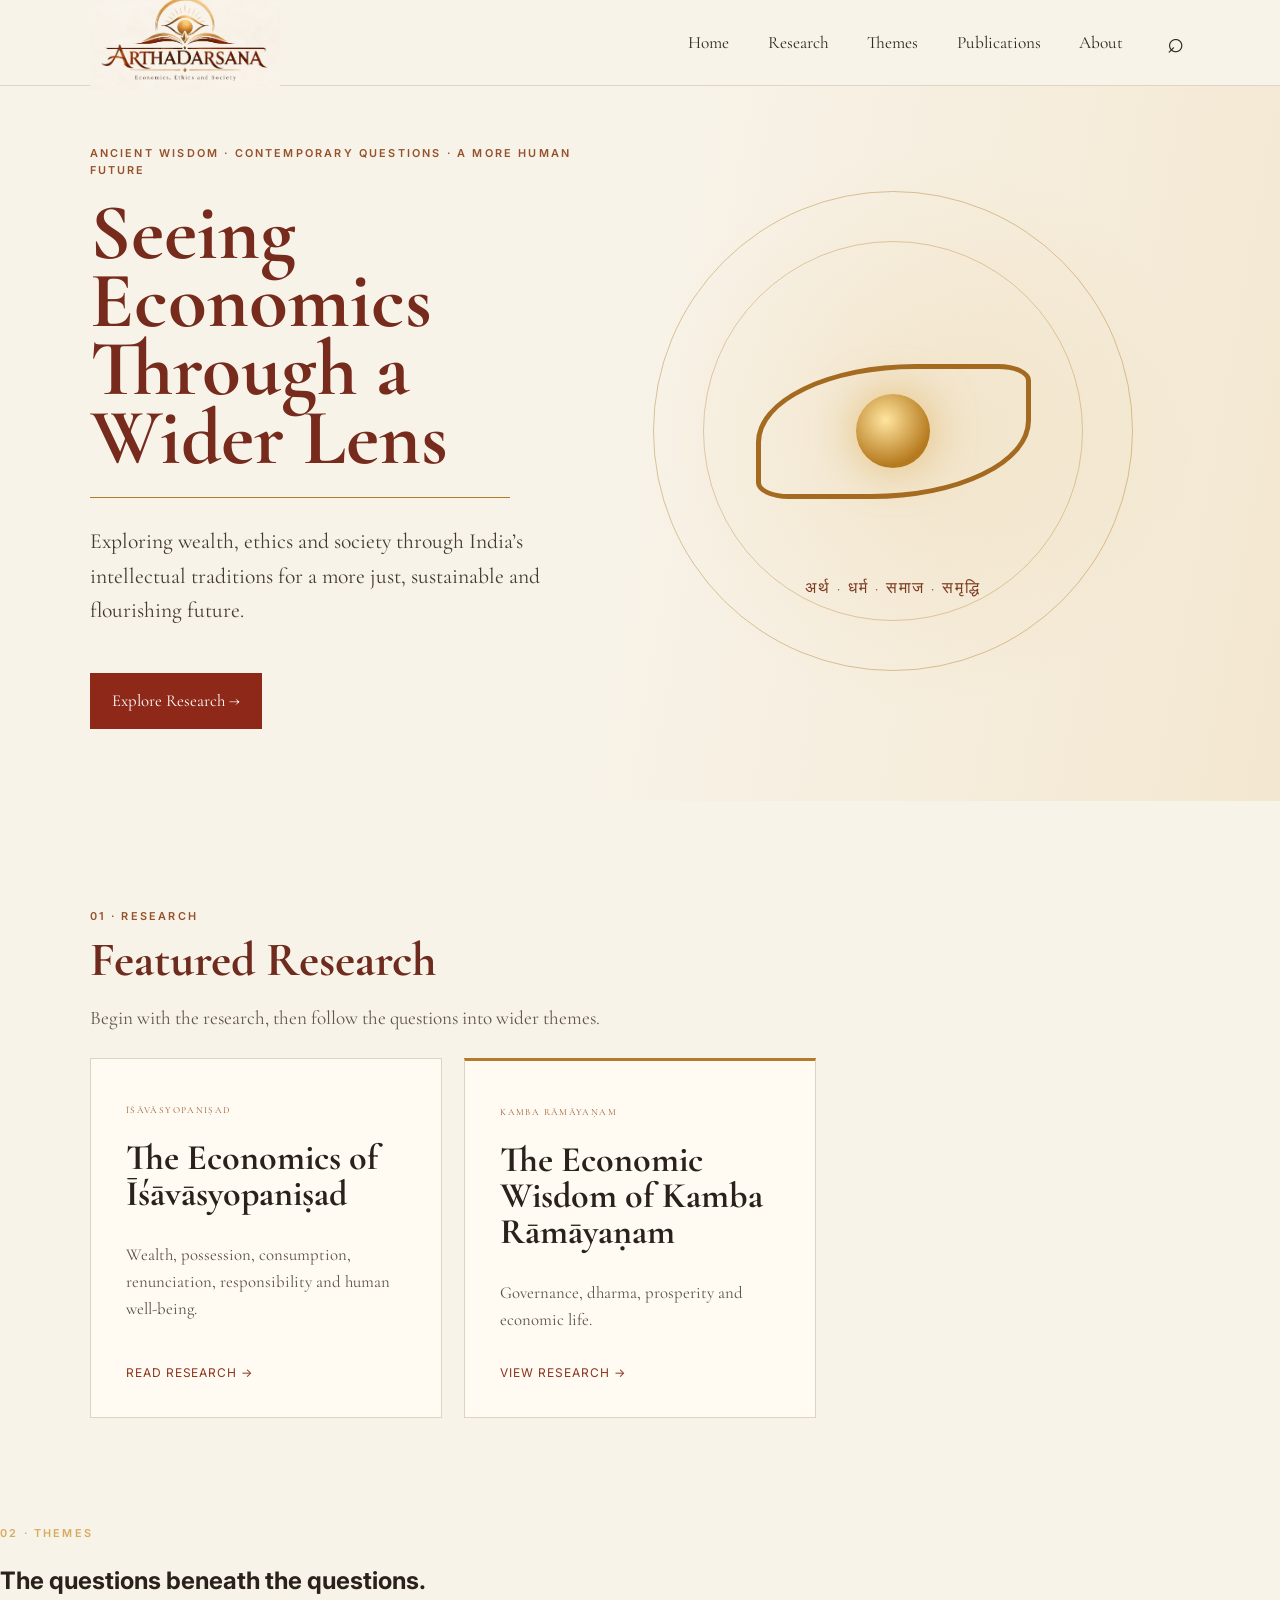
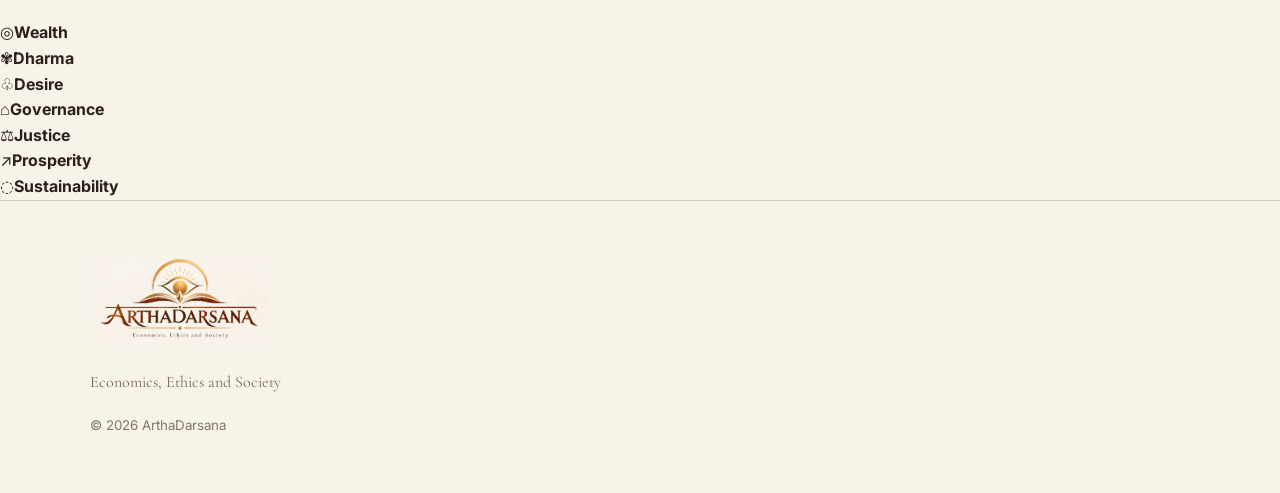
==== index.html @ 2ab18b34 "Add files via upload Add ArthaDarsana website" ====
<!doctype html><html lang="en"><head><meta charset="utf-8"><meta name="viewport" content="width=device-width,initial-scale=1"><meta name="description" content="Home | ArthaDarsana"><title>Home | ArthaDarsana</title><link rel="preconnect" href="https://fonts.googleapis.com"><link rel="preconnect" href="https://fonts.gstatic.com" crossorigin><link href="https://fonts.googleapis.com/css2?family=Cormorant+Garamond:wght@500;600;700&family=Inter:wght@400;500;600&display=swap" rel="stylesheet"><link rel="stylesheet" href="styles.css"></head><body><header class="nav"><a href="index.html" class="logo-link"><img src="arthadarsana-logo.png" alt="ArthaDarsana"></a><button class="menu" aria-label="Open navigation">☰</button><nav class="links"><a href="index.html">Home</a><a href="research.html">Research</a><a href="themes.html">Themes</a><a href="publications.html">Publications</a><a href="about.html">About</a><button class="search" aria-label="Search">⌕</button></nav></header><main><section class="hero" style="min-height:650px;padding:3rem 7vw 4.5rem;display:grid;grid-template-columns:46% 54%;align-items:center;background:radial-gradient(circle at 72% 48%,rgba(218,171,80,.14),transparent 28%),linear-gradient(100deg,#f8f3e9 0%,#f8f3e9 48%,#f3e7d0 100%)"><div><p class="eyebrow">ANCIENT WISDOM · CONTEMPORARY QUESTIONS · A MORE HUMAN FUTURE</p><h1 style="font-family:'Cormorant Garamond',serif;font-size:clamp(3.6rem,6.2vw,6.3rem);line-height:.86;color:#762b1d;margin:1.2rem 0">Seeing Economics<br><span>Through a Wider Lens</span></h1><div style="height:1px;width:420px;background:#b47a29;margin:1.6rem 0"></div><p style="font-family:'Cormorant Garamond',serif;font-size:1.35rem;max-width:590px;color:#443a33">Exploring wealth, ethics and society through India’s intellectual traditions for a more just, sustainable and flourishing future.</p><a href="research.html" style="display:inline-flex;gap:1.6rem;margin-top:1.5rem;background:#8e2919;color:#fff;text-decoration:none;padding:.9rem 1.4rem;font-family:'Cormorant Garamond',serif;font-size:1.05rem">Explore Research →</a></div><div style="height:520px;position:relative;display:flex;align-items:center;justify-content:center"><div style="width:480px;height:480px;border:1px solid rgba(177,121,38,.42);border-radius:50%;position:absolute"></div><div style="width:380px;height:380px;border:1px solid rgba(177,121,38,.35);border-radius:50%;position:absolute"></div><div style="width:275px;height:135px;border:5px solid #a46a20;border-radius:58% 12%;position:relative;z-index:3"><i style="display:block;width:74px;height:74px;border-radius:50%;background:radial-gradient(circle at 40% 35%,#ffe5a0,#b67a1e 70%);position:absolute;left:50%;top:50%;transform:translate(-50%,-50%);box-shadow:0 0 45px rgba(219,164,61,.6)"></i></div><div style="position:absolute;bottom:90px;color:#7c3b21;font-family:'Cormorant Garamond',serif;text-align:center;letter-spacing:.12em">अर्थ · धर्म · समाज · समृद्धि</div></div></section><section class="section"><p class="eyebrow">01 · RESEARCH</p><h2>Featured Research</h2><p class="section-intro">Begin with the research, then follow the questions into wider themes.</p><div class="research-list"><article class="research-card"><p class="tag">ĪŚĀVĀSYOPANIṢAD</p><h3>The Economics of Īśāvāsyopaniṣad</h3><p>Wealth, possession, consumption, renunciation, responsibility and human well-being.</p><a href="research-ishavasya.html">READ RESEARCH →</a></article><article class="research-card placeholder"><p class="tag">KAMBA RĀMĀYAṆAM</p><h3>The Economic Wisdom of Kamba Rāmāyaṇam</h3><p>Governance, dharma, prosperity and economic life.</p><a href="research-kamba.html">VIEW RESEARCH →</a></article></div></section><section class="themes"><div><p class="eyebrow" style="color:#d8aa5d">02 · THEMES</p><h2>The questions beneath the questions.</h2></div><div class="theme-grid"><div><span>◎</span><b>Wealth</b></div><div><span>✾</span><b>Dharma</b></div><div><span>♧</span><b>Desire</b></div><div><span>⌂</span><b>Governance</b></div><div><span>⚖</span><b>Justice</b></div><div><span>↗</span><b>Prosperity</b></div><div><span>◌</span><b>Sustainability</b></div></div></section></main><footer class="footer"><img src="arthadarsana-logo.png" alt="ArthaDarsana"><p>Economics, Ethics and Society</p><small>© 2026 ArthaDarsana</small></footer><script src="script.js"></script></body></html>
---- styles.css ----
*{box-sizing:border-box}html{scroll-behavior:smooth}body{margin:0;background:#f8f3e9;color:#2b211c;font-family:Inter,Arial,sans-serif;line-height:1.6}.nav{height:86px;padding:0 7vw;display:flex;align-items:center;justify-content:space-between;border-bottom:1px solid #e0d5c3;background:#f8f3e9;position:sticky;top:0;z-index:20}.logo-link img{width:190px;display:block}.links{display:flex;align-items:center;gap:2.4rem}.links a{color:#302823;text-decoration:none;font-family:"Cormorant Garamond",serif;font-size:1.08rem}.links a:hover,.links a.active{color:#a75a2b}.search{background:none;border:0;font-size:1.8rem;color:#302823}.menu{display:none;background:none;border:0;font-size:1.4rem}.page-hero{padding:7rem 7vw 5rem;background:linear-gradient(110deg,#f8f3e9,#efe1ca);border-bottom:1px solid #ded2bf}.eyebrow{font-size:.68rem;letter-spacing:.2em;color:#95512b;font-weight:600}.page-hero h1{font-family:"Cormorant Garamond",serif;font-size:clamp(3.4rem,6vw,6rem);line-height:.9;color:#762b1d;font-weight:600;margin:1rem 0}.page-hero p{font-family:"Cormorant Garamond",serif;font-size:1.35rem;max-width:720px;color:#544941}.section{padding:6rem 7vw}.section h2{font-family:"Cormorant Garamond",serif;font-size:3rem;color:#6f2c1e;line-height:1;margin:.4rem 0 1rem}.section-intro{font-family:"Cormorant Garamond",serif;font-size:1.2rem;max-width:760px;color:#62574e}.research-list{display:grid;grid-template-columns:repeat(3,1fr);gap:1.4rem;margin-top:3rem}.research-card{background:#fffaf2;border:1px solid #ded3c2;padding:2rem;min-height:320px;display:flex;flex-direction:column}.research-card .tag{font-size:.58rem;letter-spacing:.15em;color:#9b5a2d}.research-card h3{font-family:"Cormorant Garamond",serif;font-size:2rem;line-height:1;margin:.8rem 0}.research-card p{font-family:"Cormorant Garamond",serif;font-size:1.05rem;color:#5c5149}.research-card a{margin-top:auto;color:#8b351f;text-decoration:none;font-size:.75rem;letter-spacing:.08em}.placeholder{border-top:3px solid #b47a29}.theme-page-grid{display:grid;grid-template-columns:repeat(3,1fr);gap:1px;background:#d7cbb8;margin-top:3rem}.theme-page-grid article{background:#f8f3e9;padding:2.2rem;min-height:220px}.theme-page-grid span{display:flex;width:58px;height:58px;border:1px solid #b98738;border-radius:50%;align-items:center;justify-content:center;color:#9a641e;font-size:1.5rem}.theme-page-grid h3{font-family:"Cormorant Garamond",serif;font-size:1.8rem;margin:.8rem 0 .2rem}.theme-page-grid p{font-family:"Cormorant Garamond",serif;color:#655a51}.pub-list{max-width:1000px;margin-top:3rem}.pub-row{display:grid;grid-template-columns:55px 1fr 180px;gap:1rem;align-items:center;padding:1.4rem 0;border-top:1px solid #d8ccba}.pub-row:last-child{border-bottom:1px solid #d8ccba}.pub-row span,.pub-row em{color:#98542a;font-size:.8rem}.pub-row strong{font-family:"Cormorant Garamond",serif;font-size:1.35rem}.pub-row em{font-style:normal}.about-box{max-width:900px;background:#e9dfce;padding:4rem}.about-box h2{font-family:"Cormorant Garamond",serif;font-size:3.2rem;line-height:1;color:#6f2c1e}.about-box p{font-family:"Cormorant Garamond",serif;font-size:1.18rem;color:#564b42}.paper{max-width:1050px;margin:auto;padding:7rem 7vw}.paper h1{font-family:"Cormorant Garamond",serif;font-size:clamp(3.5rem,6vw,6rem);line-height:.9;color:#762b1d}.paper-lead{font-family:"Cormorant Garamond",serif;font-size:1.35rem;color:#5e534b;max-width:700px}.paper-rule{height:1px;background:#d7cbb8;margin:3rem 0}.paper-layout{display:grid;grid-template-columns:190px 1fr;gap:4rem}.toc{display:flex;flex-direction:column;gap:.7rem;font-size:.82rem}.toc a{color:#7b6d62;text-decoration:none}.paper-body h2{font-family:"Cormorant Garamond",serif;font-size:2.3rem;color:#6f2c1e}.paper-body p{font-family:Georgia,serif;font-size:1.08rem;line-height:1.9;color:#453c36}.back{color:#8b351f;text-decoration:none;font-size:.8rem}.footer{padding:3.5rem 7vw;border-top:1px solid #d9cebd;background:#f8f3e9}.footer img{width:180px}.footer p{font-family:"Cormorant Garamond",serif;color:#75695f}.footer small{color:#80766c}@media(max-width:900px){.links{gap:1rem}.research-list{grid-template-columns:1fr}.theme-page-grid{grid-template-columns:1fr 1fr}.paper-layout{grid-template-columns:1fr;gap:2rem}}@media(max-width:650px){.nav{height:74px;padding:0 5vw}.logo-link img{width:150px}.menu{display:block}.links{display:none;position:absolute;top:74px;left:0;right:0;background:#f8f3e9;padding:1rem 7vw;flex-direction:column;align-items:flex-start;border-bottom:1px solid #ded2bf}.links.open{display:flex}.page-hero{padding:5rem 6vw 4rem}.section{padding:5rem 6vw}.theme-page-grid{grid-template-columns:1fr}.pub-row{grid-template-columns:35px 1fr}.pub-row em{display:none}.about-box{padding:2rem}.paper{padding:5rem 6vw}}
/* Research archive refinement */
.research-hero{min-height:560px;padding:6rem 7vw;display:grid;grid-template-columns:1.15fr .85fr;align-items:center;gap:3rem;background:radial-gradient(circle at 78% 48%,rgba(188,134,48,.15),transparent 25%),linear-gradient(120deg,#f8f3e9,#eee0c9);border-bottom:1px solid #ded2bf;overflow:hidden}.research-hero-copy{max-width:780px}.research-hero h1{font-family:"Cormorant Garamond",serif;font-size:clamp(4rem,7vw,7rem);line-height:.8;color:#762b1d;font-weight:600;margin:1rem 0 2rem}.research-hero h1 em{font-style:italic;color:#a66a25}.research-hero-copy>p:last-child{font-family:"Cormorant Garamond",serif;font-size:1.45rem;line-height:1.35;color:#544941;max-width:700px}.research-hero-mark{justify-self:center;position:relative;width:330px;height:330px;border:1px solid rgba(166,106,37,.5);border-radius:50%;display:flex;align-items:center;justify-content:center;color:#8b351f;font-family:"Cormorant Garamond",serif;font-size:1.3rem}.research-hero-mark:before,.research-hero-mark:after{content:"";position:absolute;border:1px solid rgba(166,106,37,.28);border-radius:50%}.research-hero-mark:before{inset:28px}.research-hero-mark:after{inset:64px}.research-hero-mark span{position:absolute;font-size:1.4rem;font-weight:600}.research-hero-mark span:first-child{top:35px;left:55px}.research-hero-mark span:last-child{bottom:35px;right:55px}.vision-ring{width:120px;height:120px;border:2px solid #b47a29;border-radius:50%;display:flex;align-items:center;justify-content:center;background:rgba(255,250,242,.55);box-shadow:0 0 0 15px rgba(180,122,41,.06)}.vision-ring b{font-size:1.5rem;font-weight:600}.research-intro{padding-top:5.5rem}.research-heading{max-width:850px}.research-heading h2,.research-method h2{font-family:"Cormorant Garamond",serif;font-size:clamp(2.5rem,4vw,4rem);line-height:.95;color:#6f2c1e;margin:.5rem 0 1.2rem}.research-intro>.section-intro{font-size:1.25rem;max-width:850px}.research-filter{display:flex;flex-wrap:wrap;gap:.6rem;margin:2.5rem 0 0}.filter{font:500 .72rem Inter,Arial,sans-serif;letter-spacing:.04em;padding:.7rem 1rem;border:1px solid #d5c7b3;background:transparent;color:#6b5d53;border-radius:999px}.filter.active{background:#762b1d;color:#fffaf2;border-color:#762b1d}.research-list{margin-top:1.5rem}.research-card{position:relative;min-height:360px;padding:2.2rem}.research-card.featured{background:linear-gradient(145deg,#fffaf2,#efe2cf);border-color:#c8a76c}.card-top{display:flex;justify-content:space-between;align-items:center}.number{font-family:"Cormorant Garamond",serif;font-size:1.8rem;color:#b47a29}.research-card h3{font-size:2.25rem;max-width:500px}.research-card p{max-width:560px}.card-meta{margin-top:auto;padding-top:1.5rem;border-top:1px solid #ded2bf;display:flex;justify-content:space-between;gap:1rem;align-items:end;font-size:.7rem;color:#806f62}.card-meta a{color:#8b351f;text-decoration:none;white-space:nowrap;letter-spacing:.08em}.soon{font-size:.68rem;letter-spacing:.08em;color:#9b5a2d;white-space:nowrap}.research-method{margin:1rem 7vw 6rem;padding:3.5rem 4rem;display:grid;grid-template-columns:1fr 1fr;gap:4rem;background:#6f2c1e;color:#f8f3e9}.research-method h2{color:#fff4e4;margin-bottom:0}.research-method p{font-family:"Cormorant Garamond",serif;font-size:1.3rem;line-height:1.5;margin:0;color:#f2e4d0}.research-method .eyebrow{color:#e3b66a}
@media(max-width:900px){.research-hero{grid-template-columns:1fr;padding:5rem 7vw}.research-hero-mark{width:270px;height:270px}.research-method{grid-template-columns:1fr;gap:1.5rem;margin-left:6vw;margin-right:6vw;padding:2.5rem}.card-meta{flex-direction:column;align-items:flex-start}}
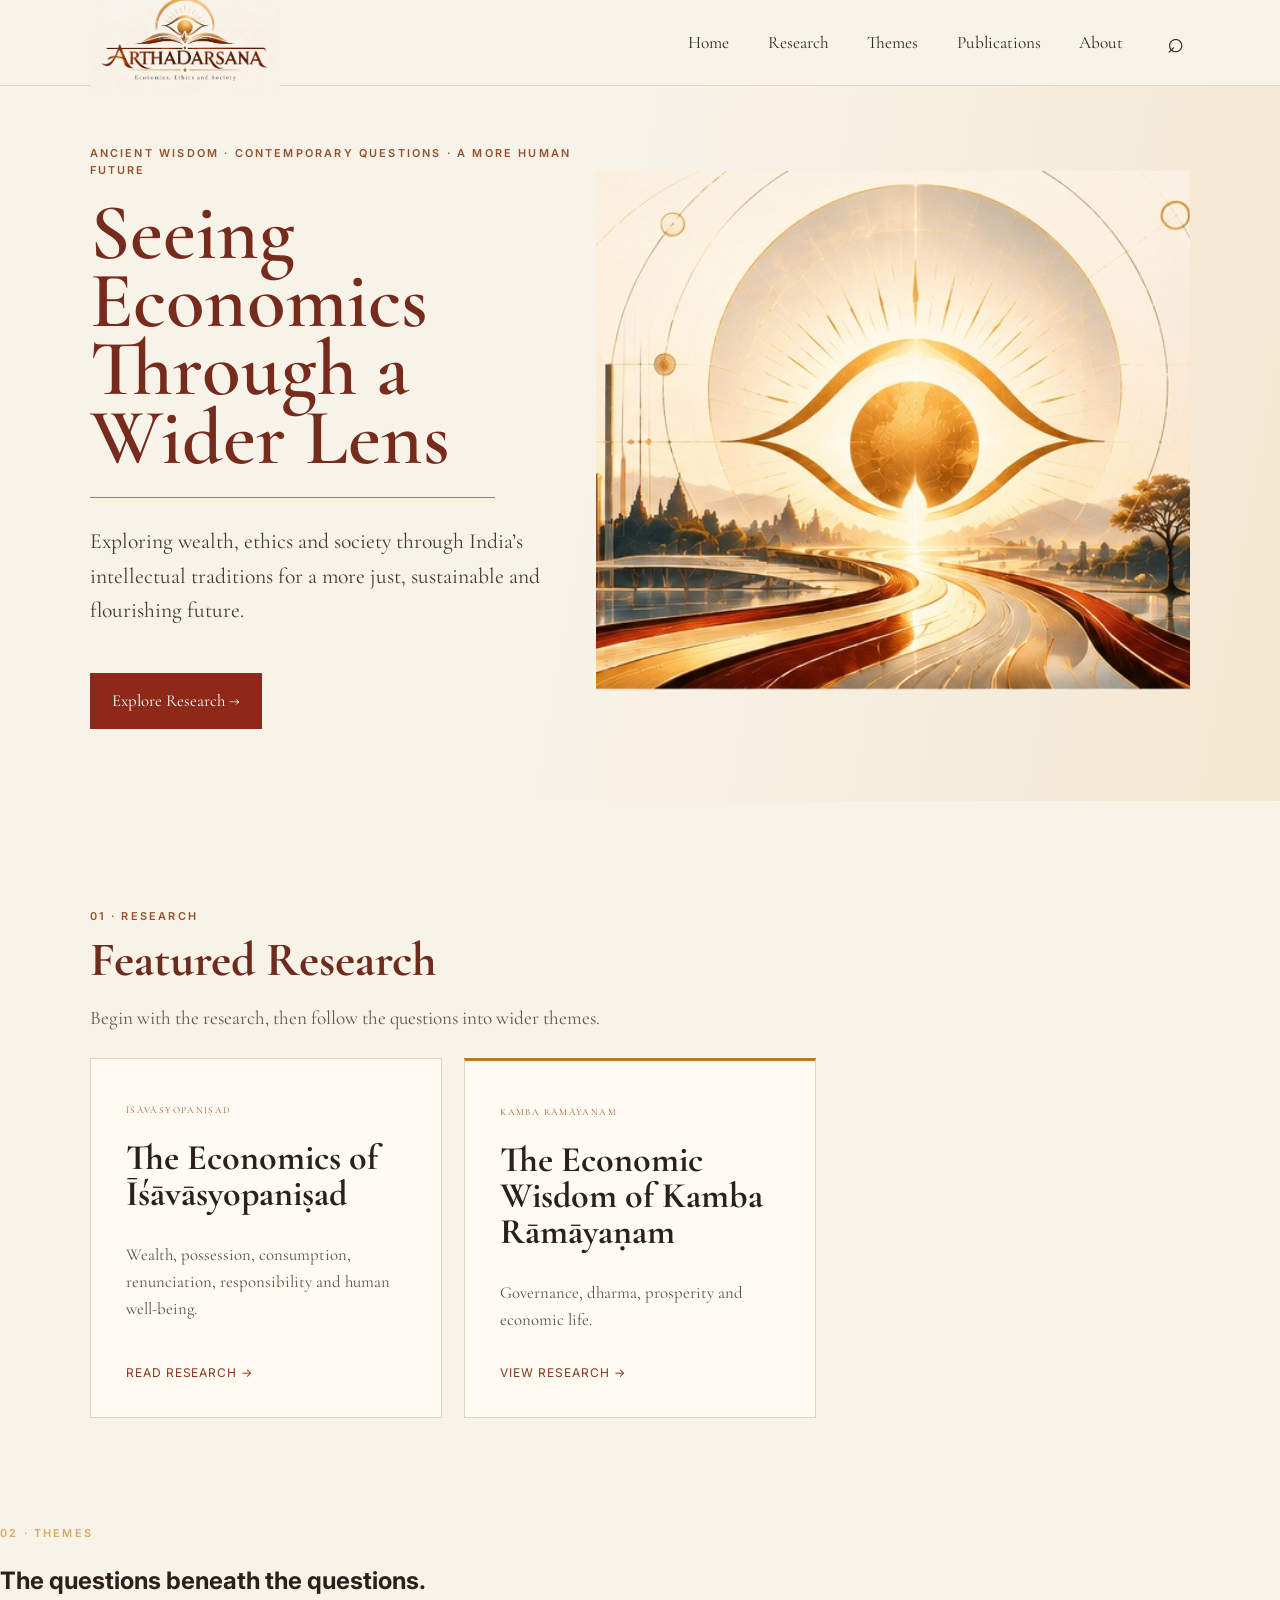
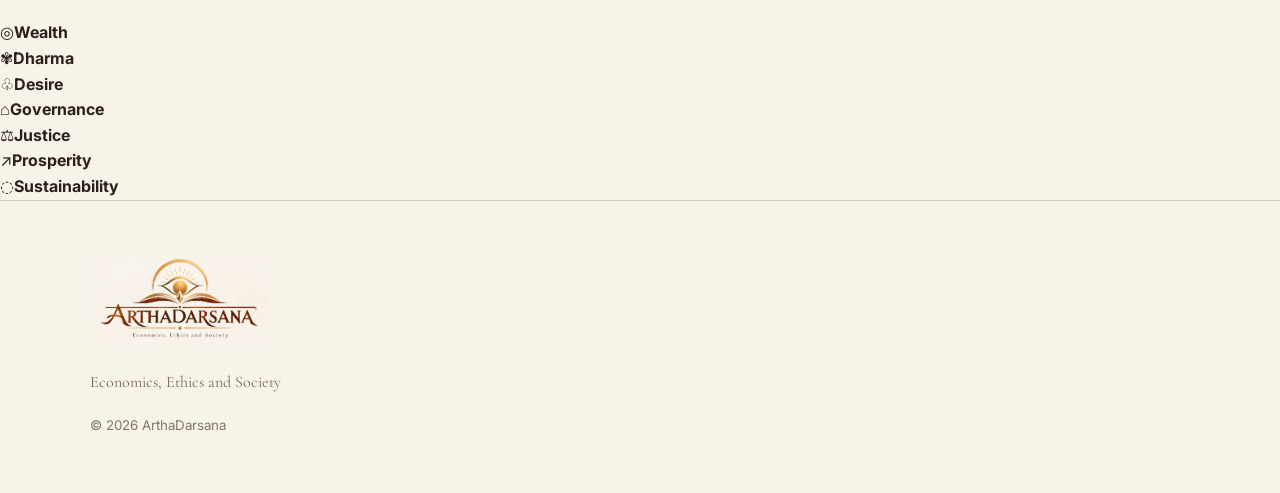
==== commit b39d9737: "Update homepage with Option B hero design" ====
--- a/index.html
+++ b/index.html
@@ -1 +1,10 @@
-<!doctype html><html lang="en"><head><meta charset="utf-8"><meta name="viewport" content="width=device-width,initial-scale=1"><meta name="description" content="Home | ArthaDarsana"><title>Home | ArthaDarsana</title><link rel="preconnect" href="https://fonts.googleapis.com"><link rel="preconnect" href="https://fonts.gstatic.com" crossorigin><link href="https://fonts.googleapis.com/css2?family=Cormorant+Garamond:wght@500;600;700&family=Inter:wght@400;500;600&display=swap" rel="stylesheet"><link rel="stylesheet" href="styles.css"></head><body><header class="nav"><a href="index.html" class="logo-link"><img src="arthadarsana-logo.png" alt="ArthaDarsana"></a><button class="menu" aria-label="Open navigation">☰</button><nav class="links"><a href="index.html">Home</a><a href="research.html">Research</a><a href="themes.html">Themes</a><a href="publications.html">Publications</a><a href="about.html">About</a><button class="search" aria-label="Search">⌕</button></nav></header><main><section class="hero" style="min-height:650px;padding:3rem 7vw 4.5rem;display:grid;grid-template-columns:46% 54%;align-items:center;background:radial-gradient(circle at 72% 48%,rgba(218,171,80,.14),transparent 28%),linear-gradient(100deg,#f8f3e9 0%,#f8f3e9 48%,#f3e7d0 100%)"><div><p class="eyebrow">ANCIENT WISDOM · CONTEMPORARY QUESTIONS · A MORE HUMAN FUTURE</p><h1 style="font-family:'Cormorant Garamond',serif;font-size:clamp(3.6rem,6.2vw,6.3rem);line-height:.86;color:#762b1d;margin:1.2rem 0">Seeing Economics<br><span>Through a Wider Lens</span></h1><div style="height:1px;width:420px;background:#b47a29;margin:1.6rem 0"></div><p style="font-family:'Cormorant Garamond',serif;font-size:1.35rem;max-width:590px;color:#443a33">Exploring wealth, ethics and society through India’s intellectual traditions for a more just, sustainable and flourishing future.</p><a href="research.html" style="display:inline-flex;gap:1.6rem;margin-top:1.5rem;background:#8e2919;color:#fff;text-decoration:none;padding:.9rem 1.4rem;font-family:'Cormorant Garamond',serif;font-size:1.05rem">Explore Research →</a></div><div style="height:520px;position:relative;display:flex;align-items:center;justify-content:center"><div style="width:480px;height:480px;border:1px solid rgba(177,121,38,.42);border-radius:50%;position:absolute"></div><div style="width:380px;height:380px;border:1px solid rgba(177,121,38,.35);border-radius:50%;position:absolute"></div><div style="width:275px;height:135px;border:5px solid #a46a20;border-radius:58% 12%;position:relative;z-index:3"><i style="display:block;width:74px;height:74px;border-radius:50%;background:radial-gradient(circle at 40% 35%,#ffe5a0,#b67a1e 70%);position:absolute;left:50%;top:50%;transform:translate(-50%,-50%);box-shadow:0 0 45px rgba(219,164,61,.6)"></i></div><div style="position:absolute;bottom:90px;color:#7c3b21;font-family:'Cormorant Garamond',serif;text-align:center;letter-spacing:.12em">अर्थ · धर्म · समाज · समृद्धि</div></div></section><section class="section"><p class="eyebrow">01 · RESEARCH</p><h2>Featured Research</h2><p class="section-intro">Begin with the research, then follow the questions into wider themes.</p><div class="research-list"><article class="research-card"><p class="tag">ĪŚĀVĀSYOPANIṢAD</p><h3>The Economics of Īśāvāsyopaniṣad</h3><p>Wealth, possession, consumption, renunciation, responsibility and human well-being.</p><a href="research-ishavasya.html">READ RESEARCH →</a></article><article class="research-card placeholder"><p class="tag">KAMBA RĀMĀYAṆAM</p><h3>The Economic Wisdom of Kamba Rāmāyaṇam</h3><p>Governance, dharma, prosperity and economic life.</p><a href="research-kamba.html">VIEW RESEARCH →</a></article></div></section><section class="themes"><div><p class="eyebrow" style="color:#d8aa5d">02 · THEMES</p><h2>The questions beneath the questions.</h2></div><div class="theme-grid"><div><span>◎</span><b>Wealth</b></div><div><span>✾</span><b>Dharma</b></div><div><span>♧</span><b>Desire</b></div><div><span>⌂</span><b>Governance</b></div><div><span>⚖</span><b>Justice</b></div><div><span>↗</span><b>Prosperity</b></div><div><span>◌</span><b>Sustainability</b></div></div></section></main><footer class="footer"><img src="arthadarsana-logo.png" alt="ArthaDarsana"><p>Economics, Ethics and Society</p><small>© 2026 ArthaDarsana</small></footer><script src="script.js"></script></body></html>+<!doctype html><html lang="en"><head><meta charset="utf-8"><meta name="viewport" content="width=device-width,initial-scale=1"><meta name="description" content="Home | ArthaDarsana"><title>Home | ArthaDarsana</title><link rel="preconnect" href="https://fonts.googleapis.com"><link rel="preconnect" href="https://fonts.gstatic.com" crossorigin><link href="https://fonts.googleapis.com/css2?family=Cormorant+Garamond:wght@500;600;700&family=Inter:wght@400;500;600&display=swap" rel="stylesheet"><link rel="stylesheet" href="styles.css"></head><body><header class="nav"><a href="index.html" class="logo-link"><img src="arthadarsana-logo.png" alt="ArthaDarsana"></a><button class="menu" aria-label="Open navigation">☰</button><nav class="links"><a href="index.html">Home</a><a href="research.html">Research</a><a href="themes.html">Themes</a><a href="publications.html">Publications</a><a href="about.html">About</a><button class="search" aria-label="Search">⌕</button></nav></header><main><section class="home-hero">
+<div class="home-hero-copy">
+<p class="eyebrow">ANCIENT WISDOM · CONTEMPORARY QUESTIONS · A MORE HUMAN FUTURE</p>
+<h1>Seeing Economics<br><span>Through a Wider Lens</span></h1>
+<div class="hero-rule"></div>
+<p class="hero-lead">Exploring wealth, ethics and society through India’s intellectual traditions for a more just, sustainable and flourishing future.</p>
+<a class="hero-button" href="research.html">Explore Research →</a>
+</div>
+<div class="home-hero-art" aria-hidden="true"></div>
+</section><section class="section"><p class="eyebrow">01 · RESEARCH</p><h2>Featured Research</h2><p class="section-intro">Begin with the research, then follow the questions into wider themes.</p><div class="research-list"><article class="research-card"><p class="tag">ĪŚĀVĀSYOPANIṢAD</p><h3>The Economics of Īśāvāsyopaniṣad</h3><p>Wealth, possession, consumption, renunciation, responsibility and human well-being.</p><a href="research-ishavasya.html">READ RESEARCH →</a></article><article class="research-card placeholder"><p class="tag">KAMBA RĀMĀYAṆAM</p><h3>The Economic Wisdom of Kamba Rāmāyaṇam</h3><p>Governance, dharma, prosperity and economic life.</p><a href="research-kamba.html">VIEW RESEARCH →</a></article></div></section><section class="themes"><div><p class="eyebrow" style="color:#d8aa5d">02 · THEMES</p><h2>The questions beneath the questions.</h2></div><div class="theme-grid"><div><span>◎</span><b>Wealth</b></div><div><span>✾</span><b>Dharma</b></div><div><span>♧</span><b>Desire</b></div><div><span>⌂</span><b>Governance</b></div><div><span>⚖</span><b>Justice</b></div><div><span>↗</span><b>Prosperity</b></div><div><span>◌</span><b>Sustainability</b></div></div></section></main><footer class="footer"><img src="arthadarsana-logo.png" alt="ArthaDarsana"><p>Economics, Ethics and Society</p><small>© 2026 ArthaDarsana</small></footer><script src="script.js"></script></body></html>
--- a/styles.css
+++ b/styles.css
@@ -1,3 +1,15 @@
+
+/* ArthaDarsana Home Hero - shared artwork on desktop and mobile */
+.home-hero{min-height:650px;padding:3rem 7vw 4.5rem;display:grid;grid-template-columns:46% 54%;align-items:center;background:linear-gradient(100deg,#f8f3e9 0%,#f8f3e9 46%,#f3e7d0 100%);overflow:hidden}
+.home-hero-copy{position:relative;z-index:2}
+.home-hero h1{font-family:"Cormorant Garamond",serif;font-size:clamp(3.6rem,6.2vw,6.3rem);line-height:.86;color:#762b1d;margin:1.2rem 0;font-weight:600}
+.home-hero h1 span{display:inline}
+.hero-rule{height:1px;width:min(420px,80%);background:#b47a29;margin:1.6rem 0}
+.hero-lead{font-family:"Cormorant Garamond",serif;font-size:1.35rem;max-width:590px;color:#443a33}
+.hero-button{display:inline-flex;gap:1.6rem;margin-top:1.5rem;background:#8e2919;color:#fff;text-decoration:none;padding:.9rem 1.4rem;font-family:"Cormorant Garamond",serif;font-size:1.05rem}
+.home-hero-art{height:520px;position:relative;background-image:url('arthadarsana-hero.jpg');background-repeat:no-repeat;background-size:cover;background-position:center;min-width:0}
+@media(max-width:900px){.home-hero{grid-template-columns:1fr;padding:4.5rem 7vw 3rem;gap:1.5rem}.home-hero-art{height:390px;background-size:cover;background-position:center}.home-hero h1{font-size:clamp(3.4rem,12vw,5.4rem)}}
+@media(max-width:650px){.home-hero{padding:3.5rem 6vw 2.5rem;gap:1rem}.home-hero h1{font-size:clamp(3.1rem,13vw,4.5rem);line-height:.9}.home-hero-art{height:300px;background-size:cover;background-position:center}.hero-lead{font-size:1.2rem}.hero-button{font-size:1rem}}
 *{box-sizing:border-box}html{scroll-behavior:smooth}body{margin:0;background:#f8f3e9;color:#2b211c;font-family:Inter,Arial,sans-serif;line-height:1.6}.nav{height:86px;padding:0 7vw;display:flex;align-items:center;justify-content:space-between;border-bottom:1px solid #e0d5c3;background:#f8f3e9;position:sticky;top:0;z-index:20}.logo-link img{width:190px;display:block}.links{display:flex;align-items:center;gap:2.4rem}.links a{color:#302823;text-decoration:none;font-family:"Cormorant Garamond",serif;font-size:1.08rem}.links a:hover,.links a.active{color:#a75a2b}.search{background:none;border:0;font-size:1.8rem;color:#302823}.menu{display:none;background:none;border:0;font-size:1.4rem}.page-hero{padding:7rem 7vw 5rem;background:linear-gradient(110deg,#f8f3e9,#efe1ca);border-bottom:1px solid #ded2bf}.eyebrow{font-size:.68rem;letter-spacing:.2em;color:#95512b;font-weight:600}.page-hero h1{font-family:"Cormorant Garamond",serif;font-size:clamp(3.4rem,6vw,6rem);line-height:.9;color:#762b1d;font-weight:600;margin:1rem 0}.page-hero p{font-family:"Cormorant Garamond",serif;font-size:1.35rem;max-width:720px;color:#544941}.section{padding:6rem 7vw}.section h2{font-family:"Cormorant Garamond",serif;font-size:3rem;color:#6f2c1e;line-height:1;margin:.4rem 0 1rem}.section-intro{font-family:"Cormorant Garamond",serif;font-size:1.2rem;max-width:760px;color:#62574e}.research-list{display:grid;grid-template-columns:repeat(3,1fr);gap:1.4rem;margin-top:3rem}.research-card{background:#fffaf2;border:1px solid #ded3c2;padding:2rem;min-height:320px;display:flex;flex-direction:column}.research-card .tag{font-size:.58rem;letter-spacing:.15em;color:#9b5a2d}.research-card h3{font-family:"Cormorant Garamond",serif;font-size:2rem;line-height:1;margin:.8rem 0}.research-card p{font-family:"Cormorant Garamond",serif;font-size:1.05rem;color:#5c5149}.research-card a{margin-top:auto;color:#8b351f;text-decoration:none;font-size:.75rem;letter-spacing:.08em}.placeholder{border-top:3px solid #b47a29}.theme-page-grid{display:grid;grid-template-columns:repeat(3,1fr);gap:1px;background:#d7cbb8;margin-top:3rem}.theme-page-grid article{background:#f8f3e9;padding:2.2rem;min-height:220px}.theme-page-grid span{display:flex;width:58px;height:58px;border:1px solid #b98738;border-radius:50%;align-items:center;justify-content:center;color:#9a641e;font-size:1.5rem}.theme-page-grid h3{font-family:"Cormorant Garamond",serif;font-size:1.8rem;margin:.8rem 0 .2rem}.theme-page-grid p{font-family:"Cormorant Garamond",serif;color:#655a51}.pub-list{max-width:1000px;margin-top:3rem}.pub-row{display:grid;grid-template-columns:55px 1fr 180px;gap:1rem;align-items:center;padding:1.4rem 0;border-top:1px solid #d8ccba}.pub-row:last-child{border-bottom:1px solid #d8ccba}.pub-row span,.pub-row em{color:#98542a;font-size:.8rem}.pub-row strong{font-family:"Cormorant Garamond",serif;font-size:1.35rem}.pub-row em{font-style:normal}.about-box{max-width:900px;background:#e9dfce;padding:4rem}.about-box h2{font-family:"Cormorant Garamond",serif;font-size:3.2rem;line-height:1;color:#6f2c1e}.about-box p{font-family:"Cormorant Garamond",serif;font-size:1.18rem;color:#564b42}.paper{max-width:1050px;margin:auto;padding:7rem 7vw}.paper h1{font-family:"Cormorant Garamond",serif;font-size:clamp(3.5rem,6vw,6rem);line-height:.9;color:#762b1d}.paper-lead{font-family:"Cormorant Garamond",serif;font-size:1.35rem;color:#5e534b;max-width:700px}.paper-rule{height:1px;background:#d7cbb8;margin:3rem 0}.paper-layout{display:grid;grid-template-columns:190px 1fr;gap:4rem}.toc{display:flex;flex-direction:column;gap:.7rem;font-size:.82rem}.toc a{color:#7b6d62;text-decoration:none}.paper-body h2{font-family:"Cormorant Garamond",serif;font-size:2.3rem;color:#6f2c1e}.paper-body p{font-family:Georgia,serif;font-size:1.08rem;line-height:1.9;color:#453c36}.back{color:#8b351f;text-decoration:none;font-size:.8rem}.footer{padding:3.5rem 7vw;border-top:1px solid #d9cebd;background:#f8f3e9}.footer img{width:180px}.footer p{font-family:"Cormorant Garamond",serif;color:#75695f}.footer small{color:#80766c}@media(max-width:900px){.links{gap:1rem}.research-list{grid-template-columns:1fr}.theme-page-grid{grid-template-columns:1fr 1fr}.paper-layout{grid-template-columns:1fr;gap:2rem}}@media(max-width:650px){.nav{height:74px;padding:0 5vw}.logo-link img{width:150px}.menu{display:block}.links{display:none;position:absolute;top:74px;left:0;right:0;background:#f8f3e9;padding:1rem 7vw;flex-direction:column;align-items:flex-start;border-bottom:1px solid #ded2bf}.links.open{display:flex}.page-hero{padding:5rem 6vw 4rem}.section{padding:5rem 6vw}.theme-page-grid{grid-template-columns:1fr}.pub-row{grid-template-columns:35px 1fr}.pub-row em{display:none}.about-box{padding:2rem}.paper{padding:5rem 6vw}}
 /* Research archive refinement */
 .research-hero{min-height:560px;padding:6rem 7vw;display:grid;grid-template-columns:1.15fr .85fr;align-items:center;gap:3rem;background:radial-gradient(circle at 78% 48%,rgba(188,134,48,.15),transparent 25%),linear-gradient(120deg,#f8f3e9,#eee0c9);border-bottom:1px solid #ded2bf;overflow:hidden}.research-hero-copy{max-width:780px}.research-hero h1{font-family:"Cormorant Garamond",serif;font-size:clamp(4rem,7vw,7rem);line-height:.8;color:#762b1d;font-weight:600;margin:1rem 0 2rem}.research-hero h1 em{font-style:italic;color:#a66a25}.research-hero-copy>p:last-child{font-family:"Cormorant Garamond",serif;font-size:1.45rem;line-height:1.35;color:#544941;max-width:700px}.research-hero-mark{justify-self:center;position:relative;width:330px;height:330px;border:1px solid rgba(166,106,37,.5);border-radius:50%;display:flex;align-items:center;justify-content:center;color:#8b351f;font-family:"Cormorant Garamond",serif;font-size:1.3rem}.research-hero-mark:before,.research-hero-mark:after{content:"";position:absolute;border:1px solid rgba(166,106,37,.28);border-radius:50%}.research-hero-mark:before{inset:28px}.research-hero-mark:after{inset:64px}.research-hero-mark span{position:absolute;font-size:1.4rem;font-weight:600}.research-hero-mark span:first-child{top:35px;left:55px}.research-hero-mark span:last-child{bottom:35px;right:55px}.vision-ring{width:120px;height:120px;border:2px solid #b47a29;border-radius:50%;display:flex;align-items:center;justify-content:center;background:rgba(255,250,242,.55);box-shadow:0 0 0 15px rgba(180,122,41,.06)}.vision-ring b{font-size:1.5rem;font-weight:600}.research-intro{padding-top:5.5rem}.research-heading{max-width:850px}.research-heading h2,.research-method h2{font-family:"Cormorant Garamond",serif;font-size:clamp(2.5rem,4vw,4rem);line-height:.95;color:#6f2c1e;margin:.5rem 0 1.2rem}.research-intro>.section-intro{font-size:1.25rem;max-width:850px}.research-filter{display:flex;flex-wrap:wrap;gap:.6rem;margin:2.5rem 0 0}.filter{font:500 .72rem Inter,Arial,sans-serif;letter-spacing:.04em;padding:.7rem 1rem;border:1px solid #d5c7b3;background:transparent;color:#6b5d53;border-radius:999px}.filter.active{background:#762b1d;color:#fffaf2;border-color:#762b1d}.research-list{margin-top:1.5rem}.research-card{position:relative;min-height:360px;padding:2.2rem}.research-card.featured{background:linear-gradient(145deg,#fffaf2,#efe2cf);border-color:#c8a76c}.card-top{display:flex;justify-content:space-between;align-items:center}.number{font-family:"Cormorant Garamond",serif;font-size:1.8rem;color:#b47a29}.research-card h3{font-size:2.25rem;max-width:500px}.research-card p{max-width:560px}.card-meta{margin-top:auto;padding-top:1.5rem;border-top:1px solid #ded2bf;display:flex;justify-content:space-between;gap:1rem;align-items:end;font-size:.7rem;color:#806f62}.card-meta a{color:#8b351f;text-decoration:none;white-space:nowrap;letter-spacing:.08em}.soon{font-size:.68rem;letter-spacing:.08em;color:#9b5a2d;white-space:nowrap}.research-method{margin:1rem 7vw 6rem;padding:3.5rem 4rem;display:grid;grid-template-columns:1fr 1fr;gap:4rem;background:#6f2c1e;color:#f8f3e9}.research-method h2{color:#fff4e4;margin-bottom:0}.research-method p{font-family:"Cormorant Garamond",serif;font-size:1.3rem;line-height:1.5;margin:0;color:#f2e4d0}.research-method .eyebrow{color:#e3b66a}
